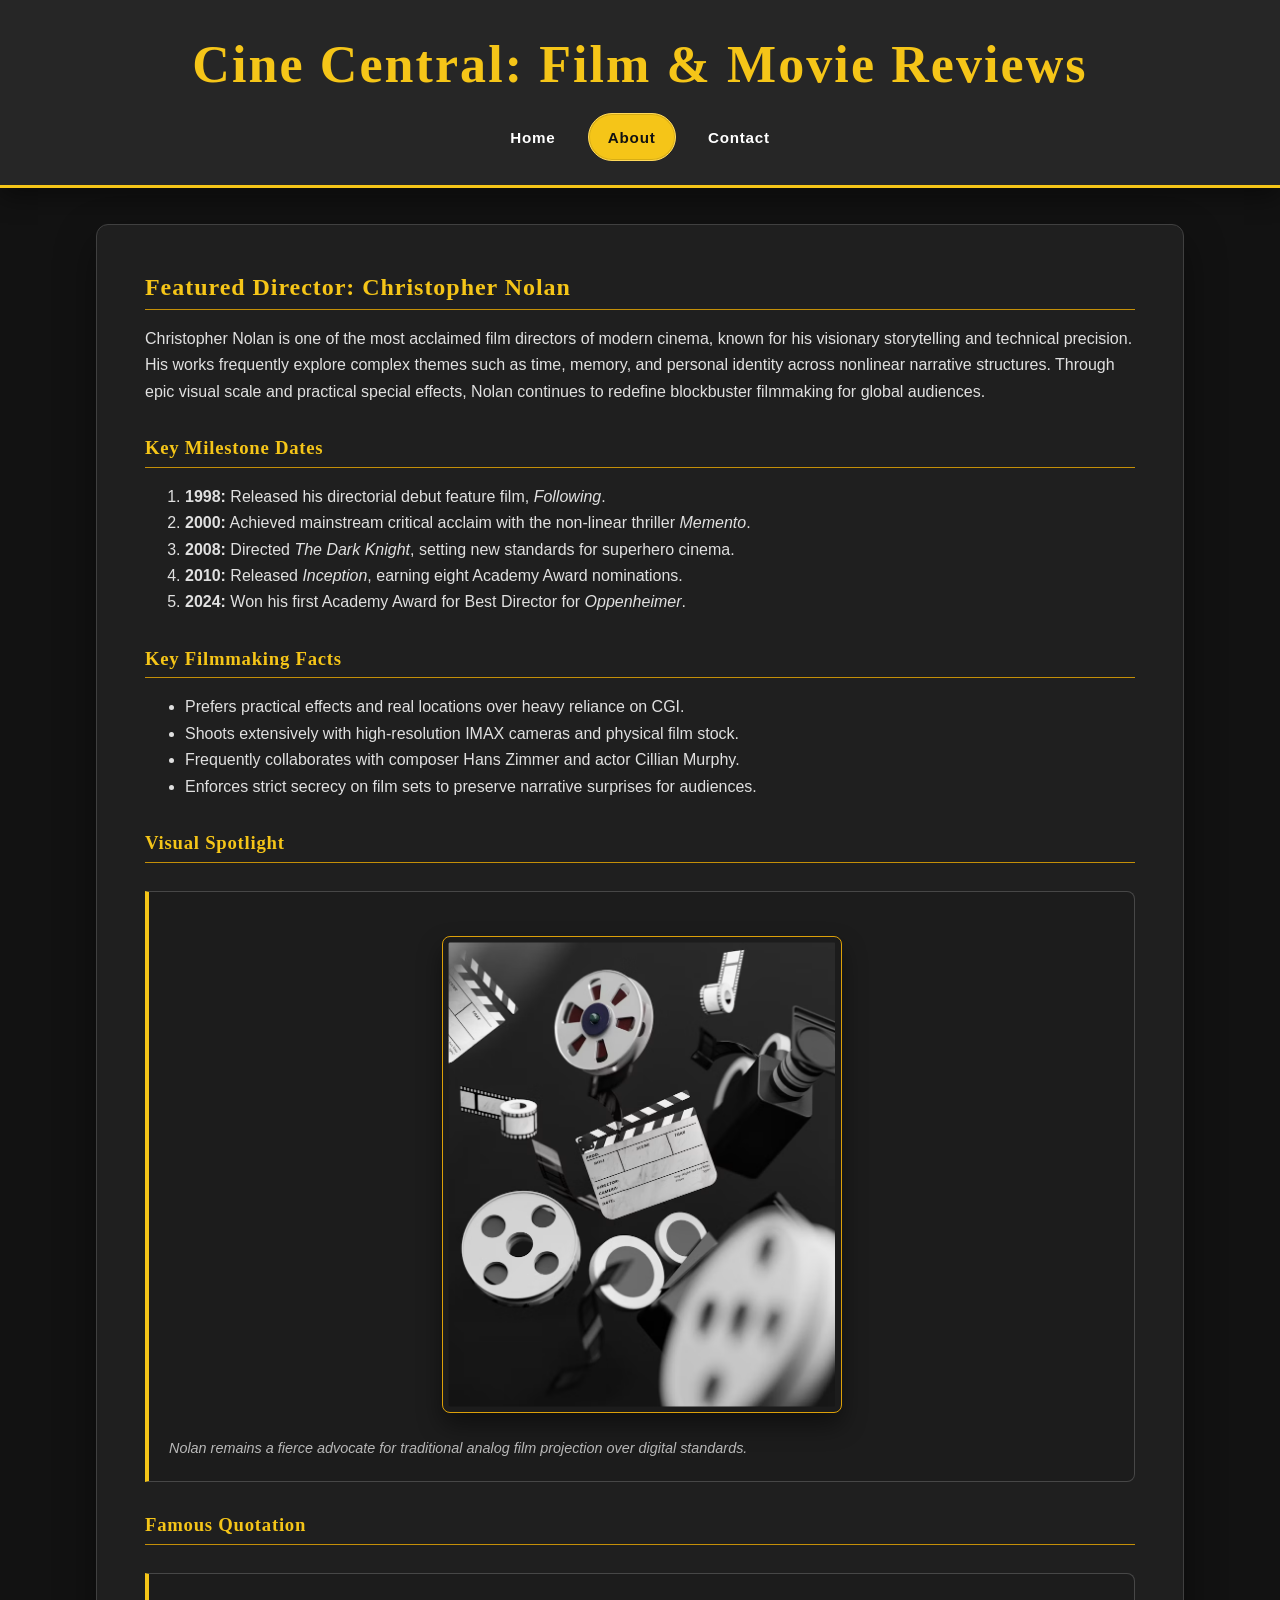
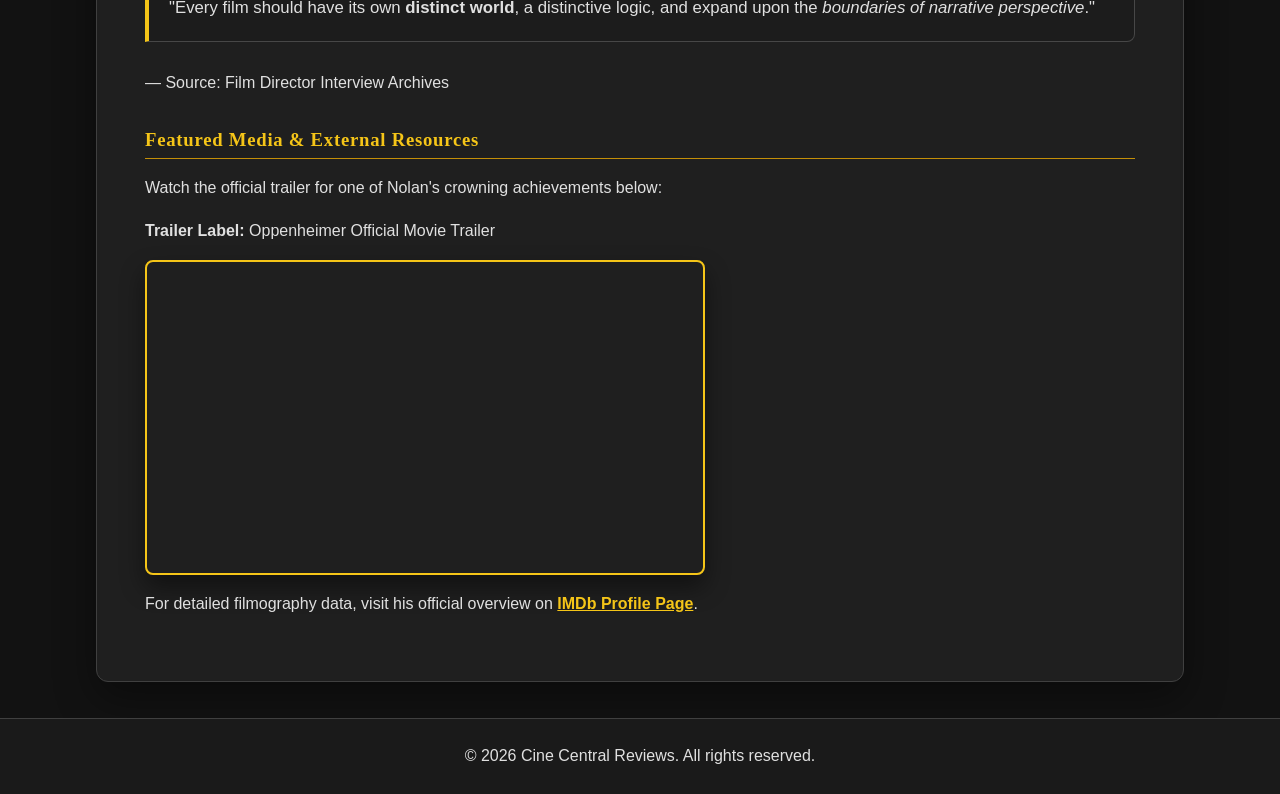
==== about.html @ 0e40f2ef "Update website styling to modern dark theme" ====
<!DOCTYPE html>
<html lang="en">
<head>
    <meta charset="UTF-8">
    <meta name="viewport" content="width=device-width, initial-scale=1.0">
    <title>Cine Central - About Christopher Nolan</title>
    <link rel="stylesheet" href="css/style.css">
</head>
<body>

    <header>
        <h1>Cine Central: Film &amp; Movie Reviews</h1>
        <nav>
            <ul>
                <li><a href="index.html">Home</a></li>
                <li><a href="about.html" class="active">About</a></li>
                <li><a href="contact.html">Contact</a></li>
            </ul>
        </nav>
    </header>

    <main>
        <h2>Featured Director: Christopher Nolan</h2>
        <p>Christopher Nolan is one of the most acclaimed film directors of modern cinema, known for his visionary storytelling and technical precision. His works frequently explore complex themes such as time, memory, and personal identity across nonlinear narrative structures. Through epic visual scale and practical special effects, Nolan continues to redefine blockbuster filmmaking for global audiences.</p>

        <h3>Key Milestone Dates</h3>
        <ol>
            <li><strong>1998:</strong> Released his directorial debut feature film, <em>Following</em>.</li>
            <li><strong>2000:</strong> Achieved mainstream critical acclaim with the non-linear thriller <em>Memento</em>.</li>
            <li><strong>2008:</strong> Directed <em>The Dark Knight</em>, setting new standards for superhero cinema.</li>
            <li><strong>2010:</strong> Released <em>Inception</em>, earning eight Academy Award nominations.</li>
            <li><strong>2024:</strong> Won his first Academy Award for Best Director for <em>Oppenheimer</em>.</li>
        </ol>

        <h3>Key Filmmaking Facts</h3>
        <ul>
            <li>Prefers practical effects and real locations over heavy reliance on CGI.</li>
            <li>Shoots extensively with high-resolution IMAX cameras and physical film stock.</li>
            <li>Frequently collaborates with composer Hans Zimmer and actor Cillian Murphy.</li>
            <li>Enforces strict secrecy on film sets to preserve narrative surprises for audiences.</li>
        </ul>

        <h3>Visual Spotlight</h3>
        <figure>
            <img src="images/movie2.jpg" alt="Classic cinema reels and filmmaking tools representing Nolan's devotion to physical film stock" width="400">
            <figcaption>Nolan remains a fierce advocate for traditional analog film projection over digital standards.</figcaption>
        </figure>

        <h3>Famous Quotation</h3>
        <blockquote>
            <p>"Every film should have its own <strong>distinct world</strong>, a distinctive logic, and expand upon the <em>boundaries of narrative perspective</em>."</p>
        </blockquote>
        <p>— Source: Film Director Interview Archives</p>

        <h3>Featured Media &amp; External Resources</h3>
        <p>Watch the official trailer for one of Nolan's crowning achievements below:</p>
        <p><strong>Trailer Label:</strong> Oppenheimer Official Movie Trailer</p>
        <iframe width="560" height="315" src="https://www.youtube.com/embed/uYPbbksJxIg" title="Oppenheimer Trailer" style="border:0;" allowfullscreen></iframe>

        <p>For detailed filmography data, visit his official overview on 
            <a href="https://www.imdb.com/name/nm0634240/" target="_blank" rel="noopener">IMDb Profile Page</a>.
        </p>
    </main>

    <footer>
        <p>&copy; 2026 Cine Central Reviews. All rights reserved.</p>
    </footer>

</body>
</html>
---- css/style.css ----
/* CINE CENTRAL — dark cinema theme */
/* Two font families only: clean sans-serif body + cinematic serif titles */
* { box-sizing: border-box; }

body {
    min-height: 100vh; margin: 0; padding: 0;
    font-family: Arial, sans-serif; line-height: 1.65;
    color: white; /* colour name */ background: rgb(18, 18, 18); /* RGB */
}

header {
    padding: 2.25rem 1rem 1.5rem; text-align: center;
    background: hsl(0, 0%, 15%); /* HSL */
    border-bottom: 3px solid #f5c518; /* Hex */
    box-shadow: 0 0.5rem 1.5rem rgba(0, 0, 0, 0.45);
}

header h1, h2, h3 { font-family: Georgia, serif; letter-spacing: 0.04em; }
header h1 { margin: 0 0 1.25rem; color: #f5c518; font-size: clamp(2rem, 5vw, 3.25rem); line-height: 1.1; }

nav ul { display: flex; flex-wrap: wrap; justify-content: center; gap: 0.75rem; margin: 0; padding: 0; list-style: none; }
nav a {
    display: inline-block; padding: 0.65rem 1.2rem; border: 1px solid transparent; border-radius: 999px;
    color: white; font-size: 0.95rem; font-weight: 700; letter-spacing: 0.05em; text-decoration: none;
    transition: background-color 180ms ease, color 180ms ease, transform 180ms ease, box-shadow 180ms ease;
}
nav a:hover, nav a:focus-visible {
    color: rgb(18, 18, 18); background: #f5c518; transform: translateY(-3px);
    box-shadow: 0 0.45rem 1rem rgba(245, 197, 24, 0.28); outline: none;
}
/* Required class selector */
nav a.active, .active { color: rgb(18, 18, 18); background: #f5c518; border-color: #ffd95a; box-shadow: inset 0 0 0 1px rgba(0, 0, 0, 0.12); }

main {
    width: min(92%, 68rem); margin: 4vh auto; padding: clamp(1.5rem, 4vw, 3rem);
    background: hsl(0, 0%, 12%); border: 1px solid hsl(0, 0%, 25%); border-radius: 0.75rem;
    box-shadow: 0 1rem 2.5rem rgba(0, 0, 0, 0.38);
}
h2, h3 { margin: 2rem 0 0.8rem; padding-bottom: 0.45rem; color: #f5c518; border-bottom: 1px solid hsl(43, 92%, 40%); line-height: 1.2; }
h2:first-child { margin-top: 0; }
p, li { color: hsl(0, 0%, 88%); }
a[href^="http"] { color: #f5c518; font-weight: 700; }
main a[href^="http"]:hover { color: white; }

img { display: block; max-width: 100%; height: auto; margin: 1.5rem auto; padding: 0.35rem; border: 1px solid hsl(43, 92%, 45%); border-radius: 0.5rem; box-shadow: 0 0.75rem 1.5rem rgba(0, 0, 0, 0.45); }
figure, blockquote { margin: 1.75em 0; padding: 1.25rem; background: rgb(28, 28, 28); border: 1px solid hsl(0, 0%, 28%); border-left: 4px solid #f5c518; border-radius: 0 0.5rem 0.5rem 0; }
figcaption { margin-top: 0.75rem; color: hsl(0, 0%, 72%); font-size: 0.9rem; font-style: italic; }
blockquote p { margin: 0; font-size: 1.05rem; }
iframe { display: block; width: min(100%, 560px); max-width: 100%; margin: 1rem 0; border: 2px solid #f5c518 !important; border-radius: 0.5rem; box-shadow: 0 0.75rem 1.5rem rgba(0, 0, 0, 0.45); }

/* Filmography table: separated borders make the rows read like cinema cards */
table { width: 100%; margin: 1.5rem 0 2.5rem; border-spacing: 0 0.4rem; border-collapse: separate; color: white; }
caption { margin-bottom: 0.65rem; color: #f5c518; font-family: Georgia, serif; font-size: 1.15rem; font-weight: 700; text-align: left; }
th, td { padding: 0.85rem 1rem; border-top: 1px solid hsl(0, 0%, 27%); border-bottom: 1px solid hsl(0, 0%, 27%); text-align: left; }
th:first-child, td:first-child { border-left: 1px solid hsl(0, 0%, 27%); border-radius: 0.4rem 0 0 0.4rem; }
th:last-child, td:last-child { border-right: 1px solid hsl(0, 0%, 27%); border-radius: 0 0.4rem 0.4rem 0; }
thead th { color: rgb(18, 18, 18); background: #f5c518; border-color: #f5c518; }
tbody tr:nth-child(odd) > * { background: hsl(0, 0%, 16%); }
tbody tr:nth-child(even) > * { background: rgb(38, 38, 38); }
tbody th { color: #f5c518; }
tfoot th, tfoot td { background: hsl(43, 65%, 22%); border-color: hsl(43, 70%, 35%); color: white; font-weight: 700; }

/* Form controls — ID and attribute selectors are intentionally visible in DevTools */
fieldset { margin: 1.5rem 0; padding: clamp(1.25rem, 3vw, 2rem); background: hsl(0, 0%, 14%); border: 1px solid #f5c518; border-radius: 0.6rem; box-shadow: inset 0 0 1.5rem rgba(245, 197, 24, 0.04); }
legend { padding: 0 0.65rem; color: #f5c518; font-family: Georgia, serif; font-weight: 700; }
label { color: white; font-weight: 700; }
input[type="text"], input[type="email"], input[type="number"], input[type="date"], textarea, #comments {
    width: 100%; margin: 0.4rem 0 0.8rem; padding: 0.75rem 0.85rem; color: white; background: rgb(18, 18, 18);
    border: 1px solid hsl(0, 0%, 38%); border-radius: 0.35rem; font: inherit;
}
input[type="color"] { width: 3.4rem; height: 2.5rem; margin: 0.4rem 0 0.8rem; padding: 0.2rem; background: rgb(18, 18, 18); border: 1px solid hsl(0, 0%, 38%); border-radius: 0.35rem; vertical-align: middle; }
input[type="radio"], input[type="checkbox"] { margin: 0.2rem 0.35rem 0.2rem 0; accent-color: #f5c518; }
input:focus, textarea:focus, #comments:focus { outline: 2px solid #f5c518; outline-offset: 2px; border-color: #f5c518; box-shadow: 0 0 0 0.25rem rgba(245, 197, 24, 0.25), 0 0 1rem rgba(245, 197, 24, 0.35); }
input[type="submit"] { margin-top: 0.5rem; padding: 0.8rem 1.3rem; color: rgb(18, 18, 18); background: #f5c518; border: 1px solid #ffd95a; border-radius: 0.35rem; box-shadow: 0 0.35rem 0.8rem rgba(0, 0, 0, 0.32); cursor: pointer; font: inherit; font-weight: 700; transition: transform 180ms ease, box-shadow 180ms ease, background-color 180ms ease; }
input[type="submit"]:hover { background: white; transform: translateY(-2px); box-shadow: 0 0.55rem 1.1rem rgba(245, 197, 24, 0.24); }

footer { margin-top: 4vh; padding: 1.5rem 1rem; color: hsl(0, 0%, 75%); background: hsl(0, 0%, 10%); border-top: 1px solid hsl(0, 0%, 25%); text-align: center; }
footer p { margin: 0; }

@media (max-width: 40rem) {
    main { width: 94%; margin: 2vh auto; }
    table { font-size: 0.85rem; }
    th, td { padding: 0.65rem 0.5rem; }
}
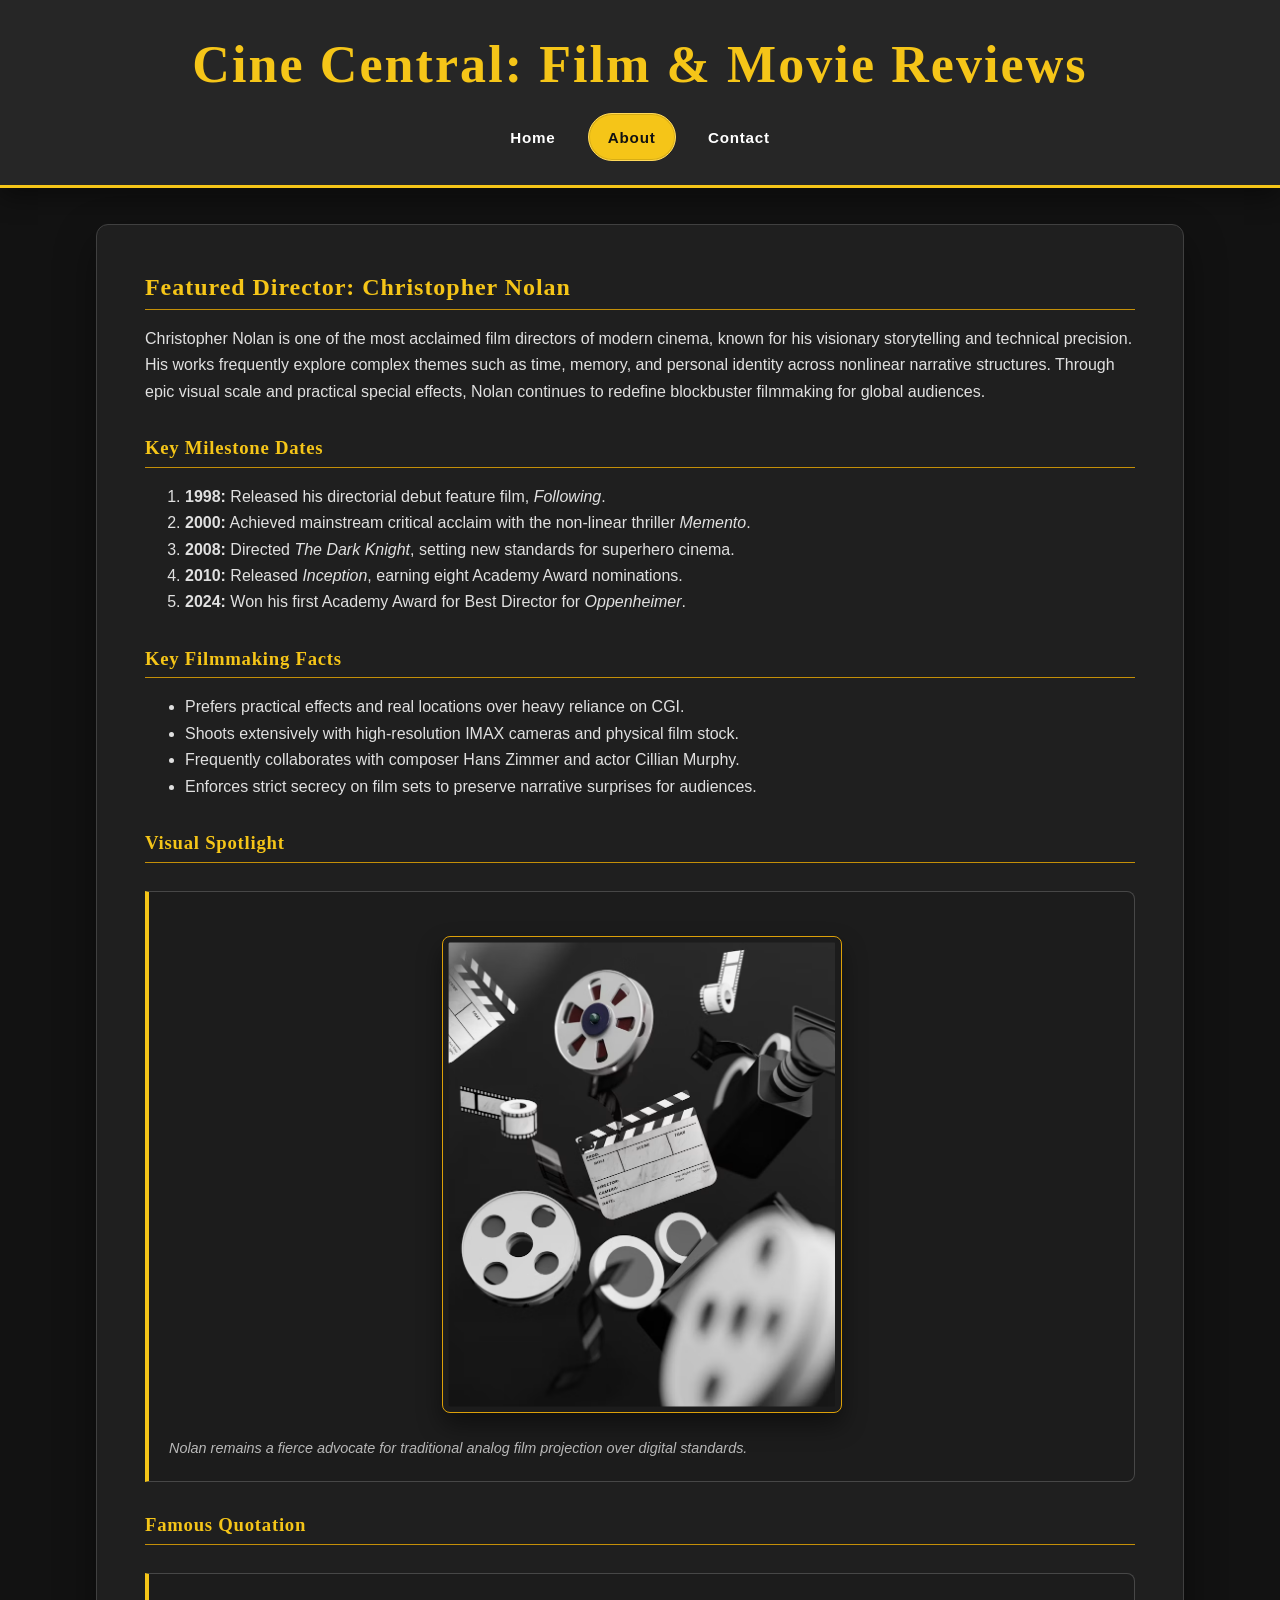
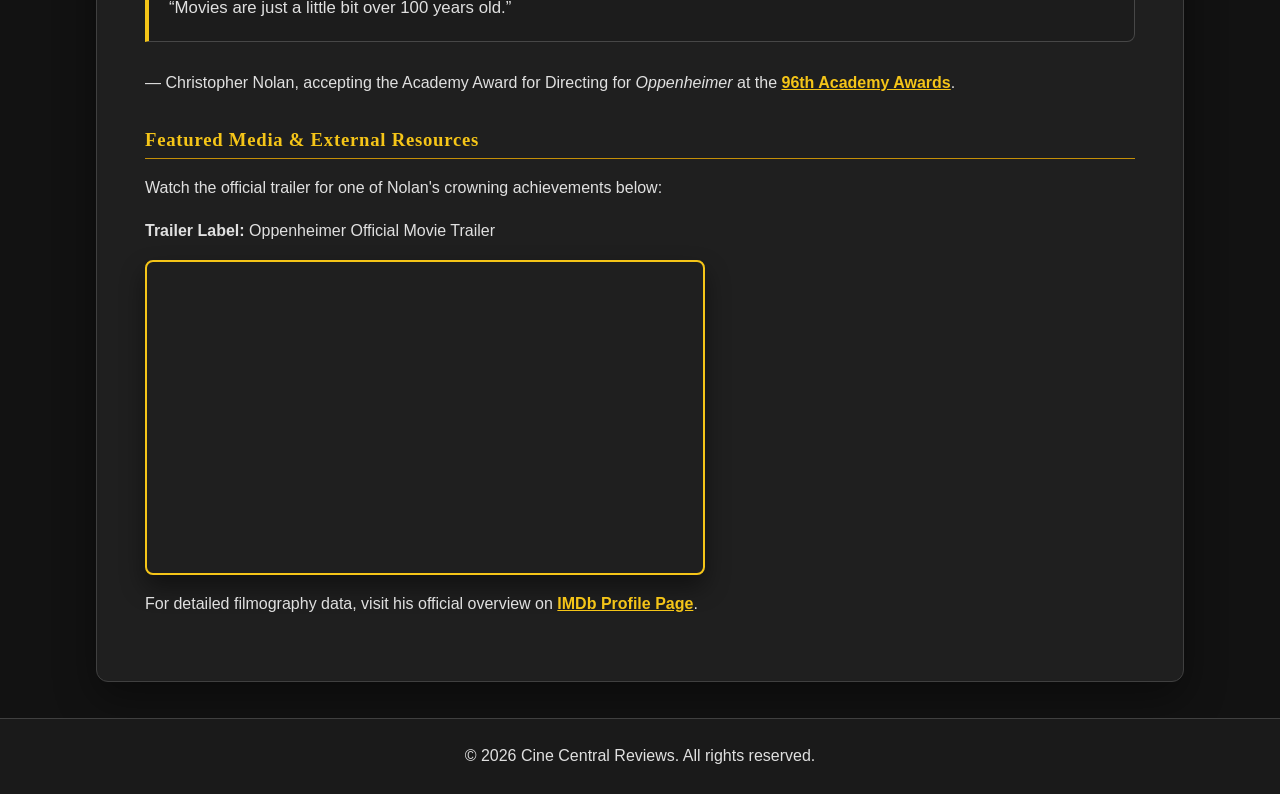
==== commit f1129d04: "Updated the final version of the website" ====
--- a/about.html
+++ b/about.html
@@ -48,14 +48,14 @@
 
         <h3>Famous Quotation</h3>
         <blockquote>
-            <p>"Every film should have its own <strong>distinct world</strong>, a distinctive logic, and expand upon the <em>boundaries of narrative perspective</em>."</p>
+            <p>“Movies are just a little bit over 100 years old.”</p>
         </blockquote>
-        <p>— Source: Film Director Interview Archives</p>
+        <p>— Christopher Nolan, accepting the Academy Award for Directing for <em>Oppenheimer</em> at the <a href="https://www.oscars.org/oscars/ceremonies/2024" target="_blank" rel="noopener">96th Academy Awards</a>.</p>
 
         <h3>Featured Media &amp; External Resources</h3>
         <p>Watch the official trailer for one of Nolan's crowning achievements below:</p>
         <p><strong>Trailer Label:</strong> Oppenheimer Official Movie Trailer</p>
-        <iframe width="560" height="315" src="https://www.youtube.com/embed/uYPbbksJxIg" title="Oppenheimer Trailer" style="border:0;" allowfullscreen></iframe>
+        <iframe width="560" height="315" src="https://www.youtube.com/embed/uYPbbksJxIg" title="Oppenheimer official trailer" allowfullscreen></iframe>
 
         <p>For detailed filmography data, visit his official overview on 
             <a href="https://www.imdb.com/name/nm0634240/" target="_blank" rel="noopener">IMDb Profile Page</a>.
@@ -67,4 +67,4 @@
     </footer>
 
 </body>
-</html>+</html>
--- a/css/style.css
+++ b/css/style.css
@@ -46,7 +46,7 @@
 figure, blockquote { margin: 1.75em 0; padding: 1.25rem; background: rgb(28, 28, 28); border: 1px solid hsl(0, 0%, 28%); border-left: 4px solid #f5c518; border-radius: 0 0.5rem 0.5rem 0; }
 figcaption { margin-top: 0.75rem; color: hsl(0, 0%, 72%); font-size: 0.9rem; font-style: italic; }
 blockquote p { margin: 0; font-size: 1.05rem; }
-iframe { display: block; width: min(100%, 560px); max-width: 100%; margin: 1rem 0; border: 2px solid #f5c518 !important; border-radius: 0.5rem; box-shadow: 0 0.75rem 1.5rem rgba(0, 0, 0, 0.45); }
+iframe { display: block; width: min(100%, 560px); max-width: 100%; margin: 1rem 0; border: 2px solid #f5c518; border-radius: 0.5rem; box-shadow: 0 0.75rem 1.5rem rgba(0, 0, 0, 0.45); }
 
 /* Filmography table: separated borders make the rows read like cinema cards */
 table { width: 100%; margin: 1.5rem 0 2.5rem; border-spacing: 0 0.4rem; border-collapse: separate; color: white; }
@@ -79,6 +79,6 @@
 
 @media (max-width: 40rem) {
     main { width: 94%; margin: 2vh auto; }
-    table { font-size: 0.85rem; }
+    table { display: block; overflow-x: auto; font-size: 0.85rem; white-space: nowrap; }
     th, td { padding: 0.65rem 0.5rem; }
 }
